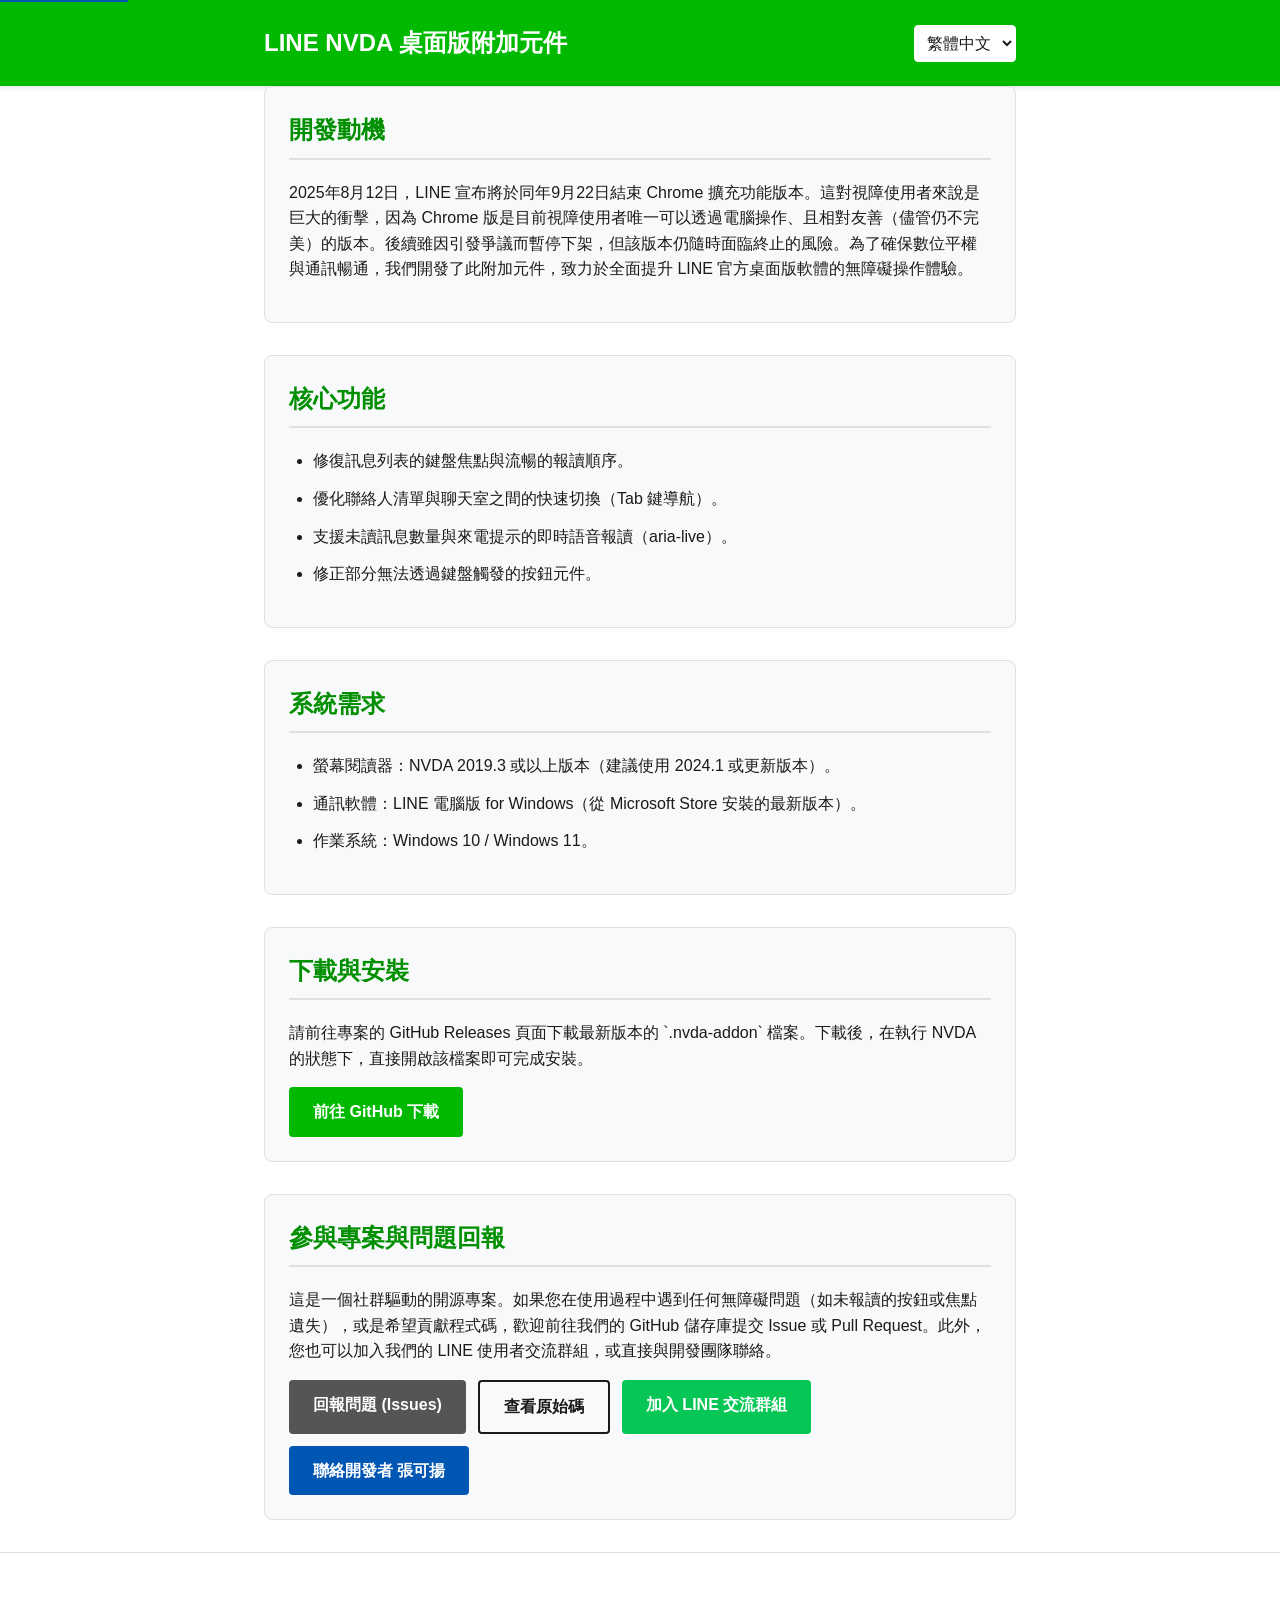
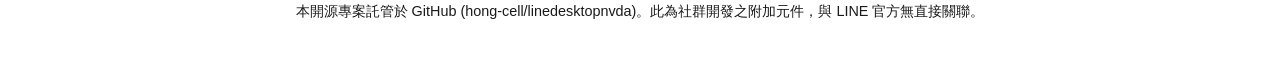
==== docs/index.html @ 6aca906d "Merge pull request #32 from keyang556/main 修正網頁" ====
<!DOCTYPE html>
<html lang="zh-TW" id="html-root">
<head>
    <meta charset="UTF-8">
    <meta name="viewport" content="width=device-width, initial-scale=1.0">
    <title>LINE Desktop NVDA Add-on</title>
    <link rel="stylesheet" href="style.css">
</head>
<body>
    <a href="#main-content" class="skip-link" id="skip-link">跳至主要內容</a>

    <header role="banner">
        <div class="container header-container">
            <h1 id="site-title">LINE NVDA 桌面版附加元件</h1>
            <nav aria-label="語言選擇 / Language Selection">
                <label for="lang-select" class="visually-hidden" id="lang-label">選擇語言</label>
                <select id="lang-select" aria-labelledby="lang-label">
                    <option value="zh-TW" selected>繁體中文</option>
                    <option value="en">English</option>
                    <option value="ja">日本語</option>
                    <option value="th">ภาษาไทย</option>
                </select>
            </nav>
        </div>
    </header>

    <main id="main-content" role="main" class="container" tabindex="-1">
        
        <section aria-labelledby="motivation-heading" class="card">
            <h2 id="motivation-heading">開發動機</h2>
            <p id="motivation-text">2025年8月12日，LINE 宣布將於同年9月22日結束 Chrome 擴充功能版本。這對視障使用者來說是巨大的衝擊，因為 Chrome 版是目前視障使用者唯一可以透過電腦操作、且相對友善（儘管仍不完美）的版本。後續雖因引發爭議而暫停下架，但該版本仍隨時面臨終止的風險。為了確保數位平權與通訊暢通，我們開發了此附加元件，致力於全面提升 LINE 官方桌面版軟體的無障礙操作體驗。</p>
        </section>

        <section aria-labelledby="features-heading" class="card">
            <h2 id="features-heading">核心功能</h2>
            <ul class="feature-list">
                <li id="feature-1">修復訊息列表的鍵盤焦點與流暢的報讀順序。</li>
                <li id="feature-2">優化聯絡人清單與聊天室之間的快速切換（Tab 鍵導航）。</li>
                <li id="feature-3">支援未讀訊息數量與來電提示的即時語音報讀（aria-live）。</li>
                <li id="feature-4">修正部分無法透過鍵盤觸發的按鈕元件。</li>
            </ul>
        </section>

        <section aria-labelledby="req-heading" class="card">
            <h2 id="req-heading">系統需求</h2>
            <ul class="feature-list">
                <li id="req-1">螢幕閱讀器：NVDA 2019.3 或以上版本（建議使用 2024.1 或更新版本）。</li>
                <li id="req-2">通訊軟體：LINE 電腦版 for Windows（從 Microsoft Store 安裝的最新版本）。</li>
                <li id="req-3">作業系統：Windows 10 / Windows 11。</li>
            </ul>
        </section>

        <section aria-labelledby="download-heading" class="card">
            <h2 id="download-heading">下載與安裝</h2>
            <p id="download-text">請前往專案的 GitHub Releases 頁面下載最新版本的 `.nvda-addon` 檔案。下載後，在執行 NVDA 的狀態下，直接開啟該檔案即可完成安裝。</p>
            <a href="https://github.com/hong-cell/linedesktopnvda/releases" class="button" id="download-btn" target="_blank" rel="noopener noreferrer">前往 GitHub 下載</a>
        </section>

        <section aria-labelledby="contribute-heading" class="card">
            <h2 id="contribute-heading">參與專案與問題回報</h2>
            <p id="contribute-text">這是一個社群驅動的開源專案。如果您在使用過程中遇到任何無障礙問題（如未報讀的按鈕或焦點遺失），或是希望貢獻程式碼，歡迎前往我們的 GitHub 儲存庫提交 Issue 或 Pull Request。此外，您也可以加入我們的 LINE 使用者交流群組，或直接與開發團隊聯絡。</p>
            
            <div class="button-group">
                <a href="https://github.com/hong-cell/linedesktopnvda/issues" class="button button-secondary" id="issue-btn" target="_blank" rel="noopener noreferrer">回報問題 (Issues)</a>
                <a href="https://github.com/hong-cell/linedesktopnvda" class="button button-outline" id="repo-btn" target="_blank" rel="noopener noreferrer">查看原始碼</a>
                <a href="https://line.me/R/ti/g/BKQ2dZtTjx" class="button button-line" id="line-group-btn" target="_blank" rel="noopener noreferrer">加入 LINE 交流群組</a>
                <a href="https://line.me/ti/p/3GigC88lAt" class="button button-contact" id="contact-btn" target="_blank" rel="noopener noreferrer">聯絡開發者 張可揚</a>
            </div>
        </section>

    </main>

    <footer role="contentinfo">
        <div class="container">
            <p id="footer-text">本開源專案託管於 GitHub (hong-cell/linedesktopnvda)。此為社群開發之附加元件，與 LINE 官方無直接關聯。</p>
        </div>
    </footer>

    <script src="main.js"></script>
</body>
</html>
---- docs/style.css ----
:root {
    --bg-color: #ffffff;
    --text-color: #1a1a1a;
    --primary-color: #00b900;
    --primary-dark: #008f00;
    --focus-color: #0056b3;
    --card-bg: #f8f9fa;
    --border-color: #e0e0e0;
    --contact-color: #0056b3;
    --contact-dark: #004494;
}

@media (prefers-color-scheme: dark) {
    :root {
        --bg-color: #121212;
        --text-color: #f1f1f1;
        --primary-color: #00d600;
        --primary-dark: #00b900;
        --card-bg: #1e1e1e;
        --border-color: #333333;
        --contact-color: #339af0;
        --contact-dark: #1c7ed6;
    }
}

* {
    box-sizing: border-box;
}

body {
    font-family: -apple-system, BlinkMacSystemFont, "Segoe UI", Roboto, Helvetica, Arial, sans-serif;
    background-color: var(--bg-color);
    color: var(--text-color);
    line-height: 1.6;
    margin: 0;
    padding: 0;
    font-size: 1rem;
}

.skip-link {
    position: absolute;
    top: -40px;
    left: 0;
    background: var(--focus-color);
    color: white;
    padding: 8px 16px;
    z-index: 100;
    font-weight: bold;
    text-decoration: none;
    transition: top 0.2s ease-in-out;
}

.skip-link:focus {
    top: 0;
}

.visually-hidden {
    position: absolute;
    width: 1px;
    height: 1px;
    padding: 0;
    margin: -1px;
    overflow: hidden;
    clip: rect(0, 0, 0, 0);
    border: 0;
}

.container {
    max-width: 800px;
    margin: 0 auto;
    padding: 0 1.5rem;
}

header {
    background-color: var(--primary-color);
    color: #ffffff;
    padding: 1.5rem 0;
    box-shadow: 0 2px 4px rgba(0,0,0,0.1);
}

.header-container {
    display: flex;
    justify-content: space-between;
    align-items: center;
    flex-wrap: wrap;
    gap: 1rem;
}

h1 {
    margin: 0;
    font-size: 1.5rem;
}

h2 {
    color: var(--primary-dark);
    border-bottom: 2px solid var(--border-color);
    padding-bottom: 0.5rem;
    margin-top: 0;
}

select {
    padding: 0.5rem;
    font-size: 1rem;
    border-radius: 4px;
    border: 1px solid #ffffff;
    background-color: var(--bg-color);
    color: var(--text-color);
}

main {
    padding: 2rem 0;
}

main:focus {
    outline: none;
}

.card {
    background-color: var(--card-bg);
    border: 1px solid var(--border-color);
    border-radius: 8px;
    padding: 1.5rem;
    margin-bottom: 2rem;
}

.feature-list {
    padding-left: 1.5rem;
}

.feature-list li {
    margin-bottom: 0.75rem;
}

.button-group {
    display: flex;
    flex-wrap: wrap;
    gap: 0.75rem;
    margin-top: 1rem;
}

.button {
    display: inline-block;
    background-color: var(--primary-color);
    color: #ffffff !important;
    text-decoration: none;
    padding: 0.75rem 1.5rem;
    border-radius: 4px;
    font-weight: bold;
    transition: background-color 0.2s, color 0.2s;
}

.button:hover {
    background-color: var(--primary-dark);
}

.button-secondary {
    background-color: #555555;
}
.button-secondary:hover {
    background-color: #333333;
}

.button-outline {
    background-color: transparent;
    border: 2px solid var(--text-color);
    color: var(--text-color) !important;
}
.button-outline:hover {
    background-color: var(--text-color);
    color: var(--bg-color) !important;
}

.button-line {
    background-color: #06c755;
    color: #ffffff !important;
}
.button-line:hover {
    background-color: #05a044;
}

.button-contact {
    background-color: var(--contact-color);
    color: #ffffff !important;
}
.button-contact:hover {
    background-color: var(--contact-dark);
}

*:focus-visible {
    outline: 3px solid var(--focus-color);
    outline-offset: 3px;
}

footer {
    text-align: center;
    padding: 2rem 0;
    font-size: 0.9rem;
    border-top: 1px solid var(--border-color);
    margin-top: 2rem;
}
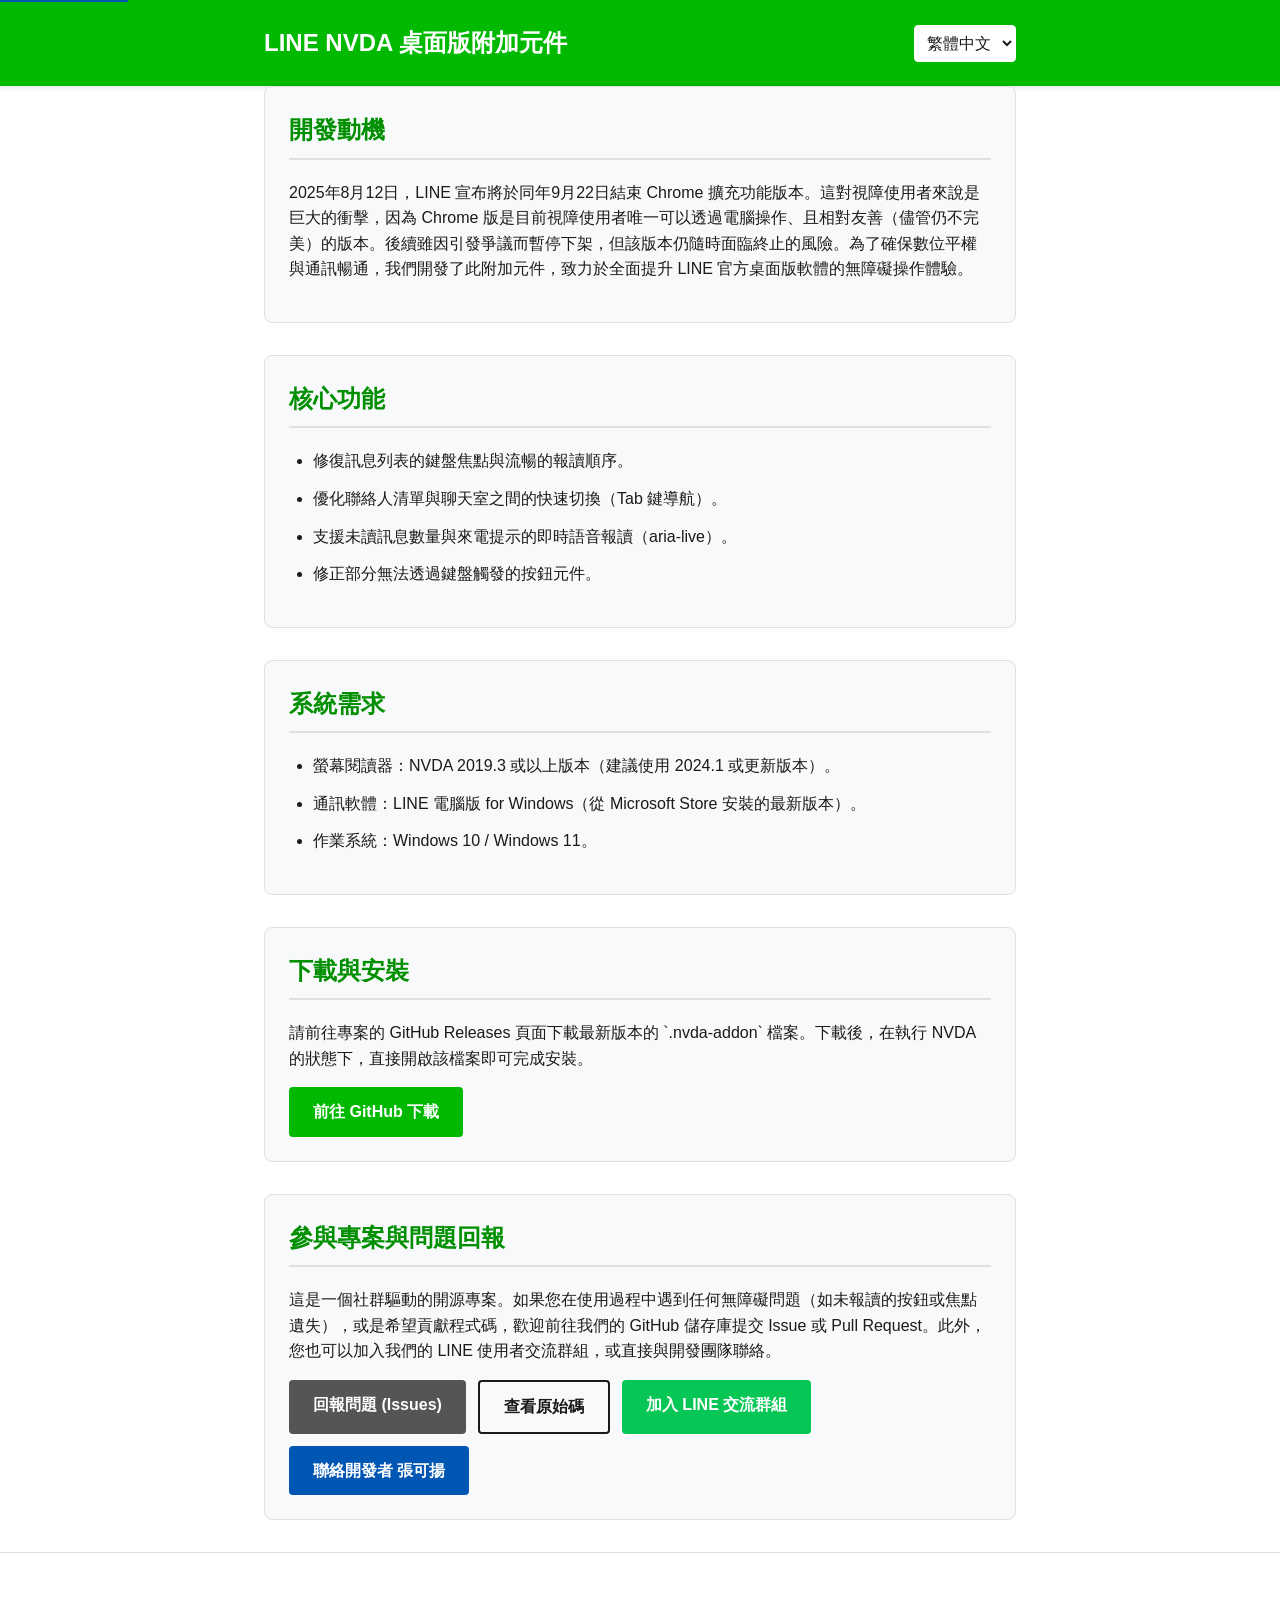
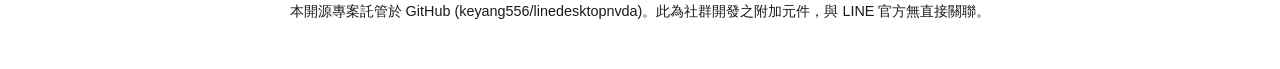
==== commit 156f20d8: "Merge pull request #35 from keyang556/dev Dev" ====
--- a/docs/index.html
+++ b/docs/index.html
@@ -53,7 +53,7 @@
         <section aria-labelledby="download-heading" class="card">
             <h2 id="download-heading">下載與安裝</h2>
             <p id="download-text">請前往專案的 GitHub Releases 頁面下載最新版本的 `.nvda-addon` 檔案。下載後，在執行 NVDA 的狀態下，直接開啟該檔案即可完成安裝。</p>
-            <a href="https://github.com/hong-cell/linedesktopnvda/releases" class="button" id="download-btn" target="_blank" rel="noopener noreferrer">前往 GitHub 下載</a>
+            <a href="https://github.com/keyang556/linedesktopnvda/releases" class="button" id="download-btn" target="_blank" rel="noopener noreferrer">前往 GitHub 下載</a>
         </section>
 
         <section aria-labelledby="contribute-heading" class="card">
@@ -61,8 +61,8 @@
             <p id="contribute-text">這是一個社群驅動的開源專案。如果您在使用過程中遇到任何無障礙問題（如未報讀的按鈕或焦點遺失），或是希望貢獻程式碼，歡迎前往我們的 GitHub 儲存庫提交 Issue 或 Pull Request。此外，您也可以加入我們的 LINE 使用者交流群組，或直接與開發團隊聯絡。</p>
             
             <div class="button-group">
-                <a href="https://github.com/hong-cell/linedesktopnvda/issues" class="button button-secondary" id="issue-btn" target="_blank" rel="noopener noreferrer">回報問題 (Issues)</a>
-                <a href="https://github.com/hong-cell/linedesktopnvda" class="button button-outline" id="repo-btn" target="_blank" rel="noopener noreferrer">查看原始碼</a>
+                <a href="https://github.com/keyang556/linedesktopnvda/issues" class="button button-secondary" id="issue-btn" target="_blank" rel="noopener noreferrer">回報問題 (Issues)</a>
+                <a href="https://github.com/keyang556/linedesktopnvda" class="button button-outline" id="repo-btn" target="_blank" rel="noopener noreferrer">查看原始碼</a>
                 <a href="https://line.me/R/ti/g/BKQ2dZtTjx" class="button button-line" id="line-group-btn" target="_blank" rel="noopener noreferrer">加入 LINE 交流群組</a>
                 <a href="https://line.me/ti/p/3GigC88lAt" class="button button-contact" id="contact-btn" target="_blank" rel="noopener noreferrer">聯絡開發者 張可揚</a>
             </div>
@@ -72,7 +72,7 @@
 
     <footer role="contentinfo">
         <div class="container">
-            <p id="footer-text">本開源專案託管於 GitHub (hong-cell/linedesktopnvda)。此為社群開發之附加元件，與 LINE 官方無直接關聯。</p>
+            <p id="footer-text">本開源專案託管於 GitHub (keyang556/linedesktopnvda)。此為社群開發之附加元件，與 LINE 官方無直接關聯。</p>
         </div>
     </footer>
 
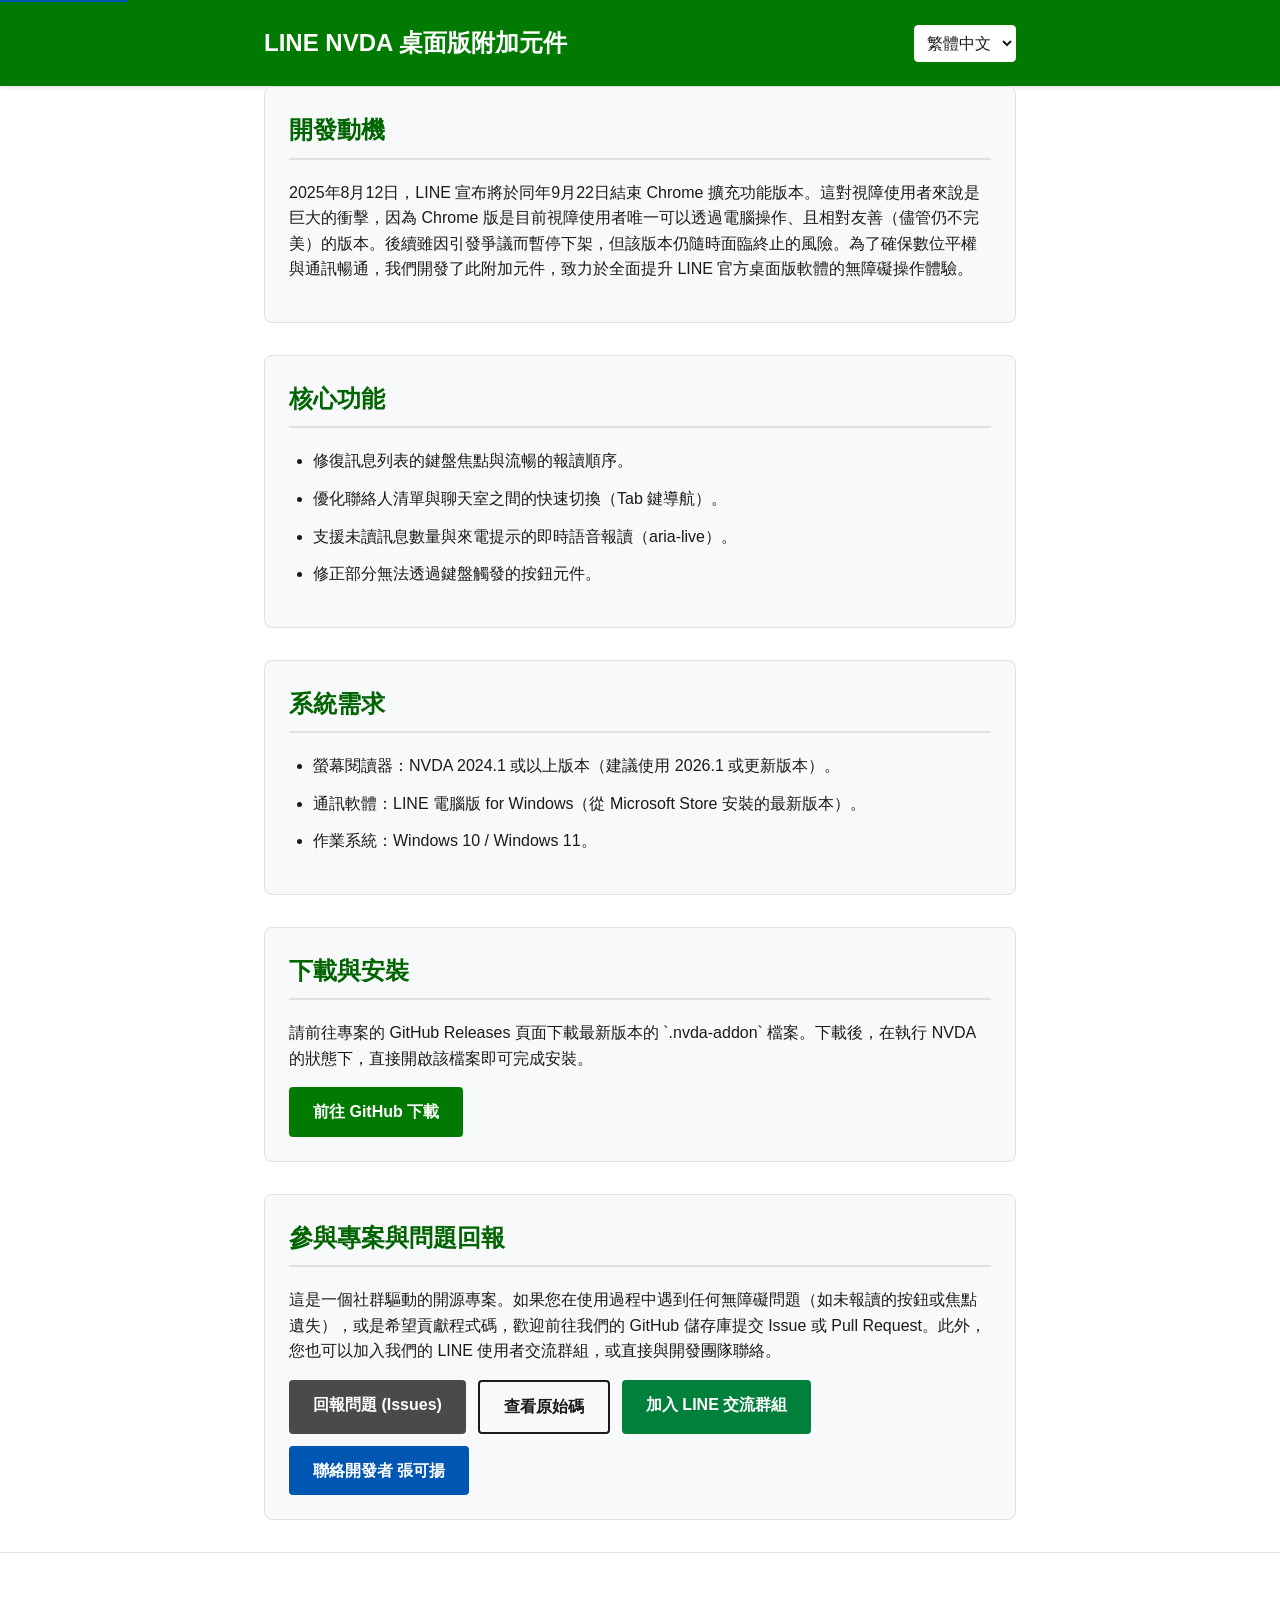
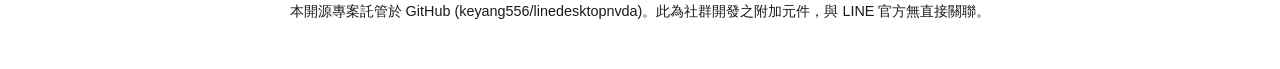
==== commit 2200d123: "fix markdown typo and website" ====
--- a/docs/index.html
+++ b/docs/index.html
@@ -44,7 +44,7 @@
         <section aria-labelledby="req-heading" class="card">
             <h2 id="req-heading">系統需求</h2>
             <ul class="feature-list">
-                <li id="req-1">螢幕閱讀器：NVDA 2019.3 或以上版本（建議使用 2024.1 或更新版本）。</li>
+                <li id="req-1">螢幕閱讀器：NVDA 2024.1 或以上版本（建議使用 2026.1 或更新版本）。</li>
                 <li id="req-2">通訊軟體：LINE 電腦版 for Windows（從 Microsoft Store 安裝的最新版本）。</li>
                 <li id="req-3">作業系統：Windows 10 / Windows 11。</li>
             </ul>
--- a/docs/style.css
+++ b/docs/style.css
@@ -1,25 +1,38 @@
 :root {
     --bg-color: #ffffff;
     --text-color: #1a1a1a;
-    --primary-color: #00b900;
-    --primary-dark: #008f00;
-    --focus-color: #0056b3;
+    /* Greens deepened so white text meets WCAG AA (>=4.5:1); LINE brand green is too light for white text. */
+    --primary-color: #007a00;
+    --primary-dark: #006400;
+    --heading-color: #006400;
+    --focus-color: #0056b3;   /* skip-link background (white text sits on it) */
+    --focus-ring: #0056b3;    /* focus outline (needs >=3:1 vs page) */
     --card-bg: #f8f9fa;
     --border-color: #e0e0e0;
     --contact-color: #0056b3;
     --contact-dark: #004494;
+    --line-color: #00803a;
+    --line-dark: #006e31;
+    --secondary-color: #4a4a4a;
+    --secondary-dark: #333333;
 }
 
 @media (prefers-color-scheme: dark) {
     :root {
         --bg-color: #121212;
         --text-color: #f1f1f1;
-        --primary-color: #00d600;
-        --primary-dark: #00b900;
+        /* Header/button fills with white text: kept dark enough for >=4.5:1. */
+        --primary-color: #008a00;
+        --primary-dark: #007000;
+        /* Heading text sits ON the dark card, so it can be a bright green. */
+        --heading-color: #2bd451;
+        --focus-ring: #4dabf7;    /* bright outline for >=3:1 vs dark page */
         --card-bg: #1e1e1e;
         --border-color: #333333;
-        --contact-color: #339af0;
-        --contact-dark: #1c7ed6;
+        --contact-color: #1971c2;
+        --contact-dark: #155a96;
+        --secondary-color: #6a6a6a;
+        --secondary-dark: #757575;
     }
 }
 
@@ -92,7 +105,7 @@
 }
 
 h2 {
-    color: var(--primary-dark);
+    color: var(--heading-color);
     border-bottom: 2px solid var(--border-color);
     padding-bottom: 0.5rem;
     margin-top: 0;
@@ -154,10 +167,10 @@
 }
 
 .button-secondary {
-    background-color: #555555;
+    background-color: var(--secondary-color);
 }
 .button-secondary:hover {
-    background-color: #333333;
+    background-color: var(--secondary-dark);
 }
 
 .button-outline {
@@ -171,11 +184,11 @@
 }
 
 .button-line {
-    background-color: #06c755;
+    background-color: var(--line-color);
     color: #ffffff !important;
 }
 .button-line:hover {
-    background-color: #05a044;
+    background-color: var(--line-dark);
 }
 
 .button-contact {
@@ -187,7 +200,7 @@
 }
 
 *:focus-visible {
-    outline: 3px solid var(--focus-color);
+    outline: 3px solid var(--focus-ring);
     outline-offset: 3px;
 }
 
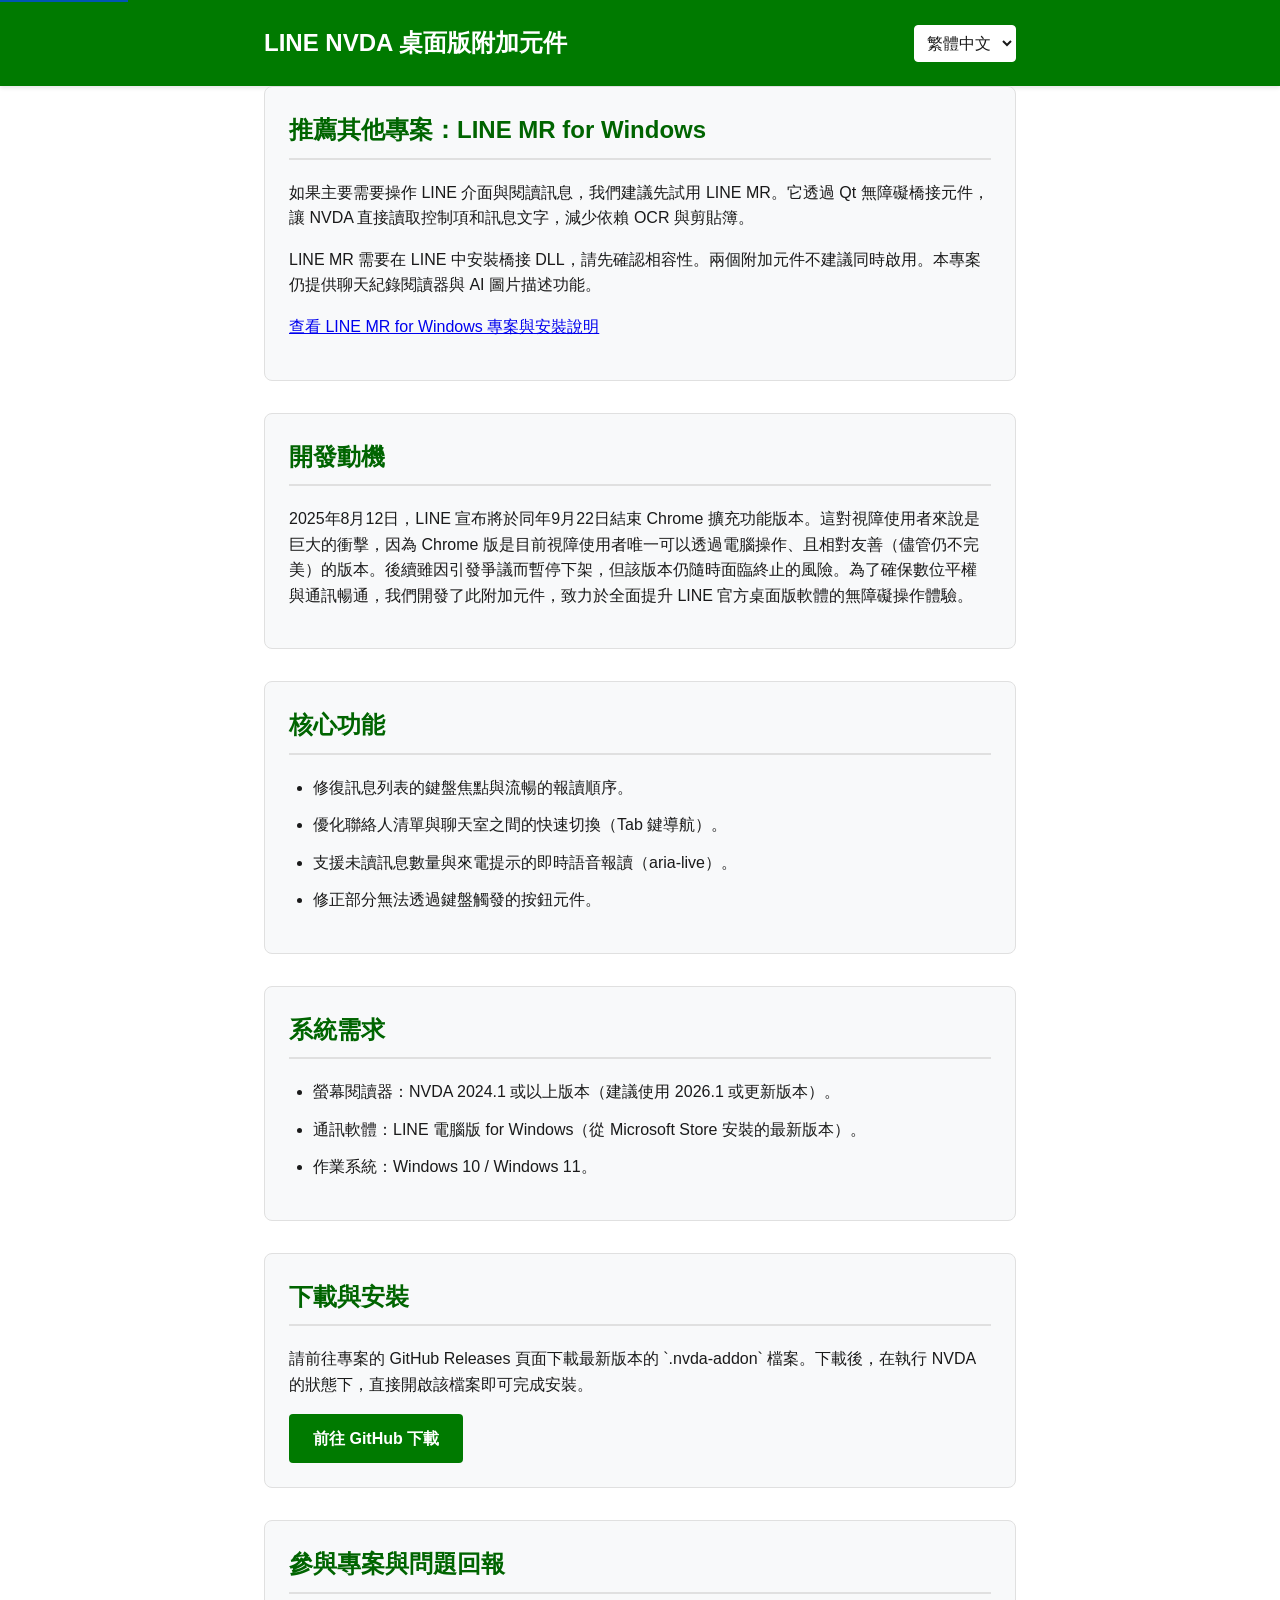
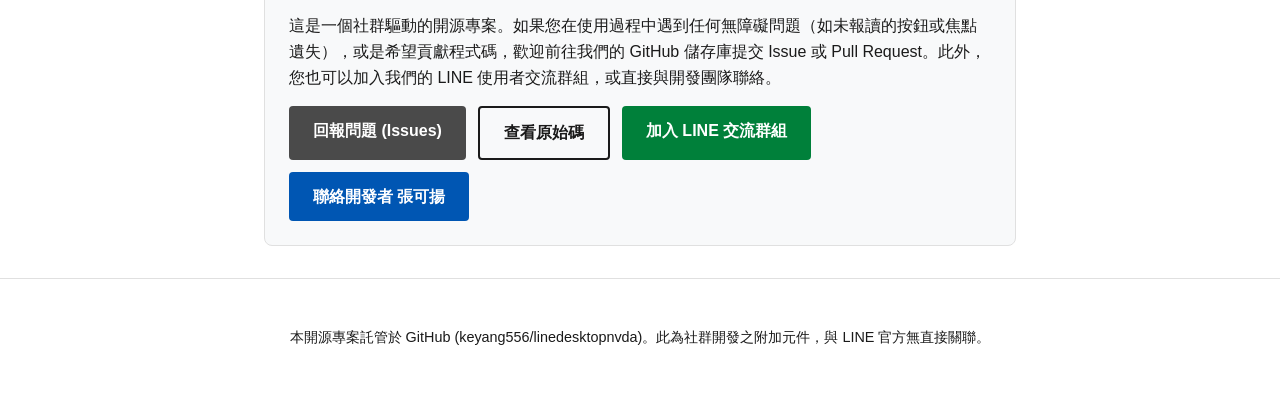
==== commit c559c6da: "docs: recommend LINE MR across README translations and website" ====
--- a/docs/index.html
+++ b/docs/index.html
@@ -26,7 +26,14 @@
 
     <main id="main-content" role="main" class="container" tabindex="-1">
         
-        <section aria-labelledby="motivation-heading" class="card">
+                <section aria-labelledby="alternative-heading" class="card">
+            <h2 id="alternative-heading">推薦其他專案：LINE MR for Windows</h2>
+            <p id="alternative-text">如果主要需要操作 LINE 介面與閱讀訊息，我們建議先試用 LINE MR。它透過 Qt 無障礙橋接元件，讓 NVDA 直接讀取控制項和訊息文字，減少依賴 OCR 與剪貼簿。</p>
+            <p id="alternative-note">LINE MR 需要在 LINE 中安裝橋接 DLL，請先確認相容性。兩個附加元件不建議同時啟用。本專案仍提供聊天紀錄閱讀器與 AI 圖片描述功能。</p>
+            <p><a id="alternative-link" href="https://github.com/Peetchy/line-mr-for-win">查看 LINE MR for Windows 專案與安裝說明</a></p>
+        </section>
+
+<section aria-labelledby="motivation-heading" class="card">
             <h2 id="motivation-heading">開發動機</h2>
             <p id="motivation-text">2025年8月12日，LINE 宣布將於同年9月22日結束 Chrome 擴充功能版本。這對視障使用者來說是巨大的衝擊，因為 Chrome 版是目前視障使用者唯一可以透過電腦操作、且相對友善（儘管仍不完美）的版本。後續雖因引發爭議而暫停下架，但該版本仍隨時面臨終止的風險。為了確保數位平權與通訊暢通，我們開發了此附加元件，致力於全面提升 LINE 官方桌面版軟體的無障礙操作體驗。</p>
         </section>
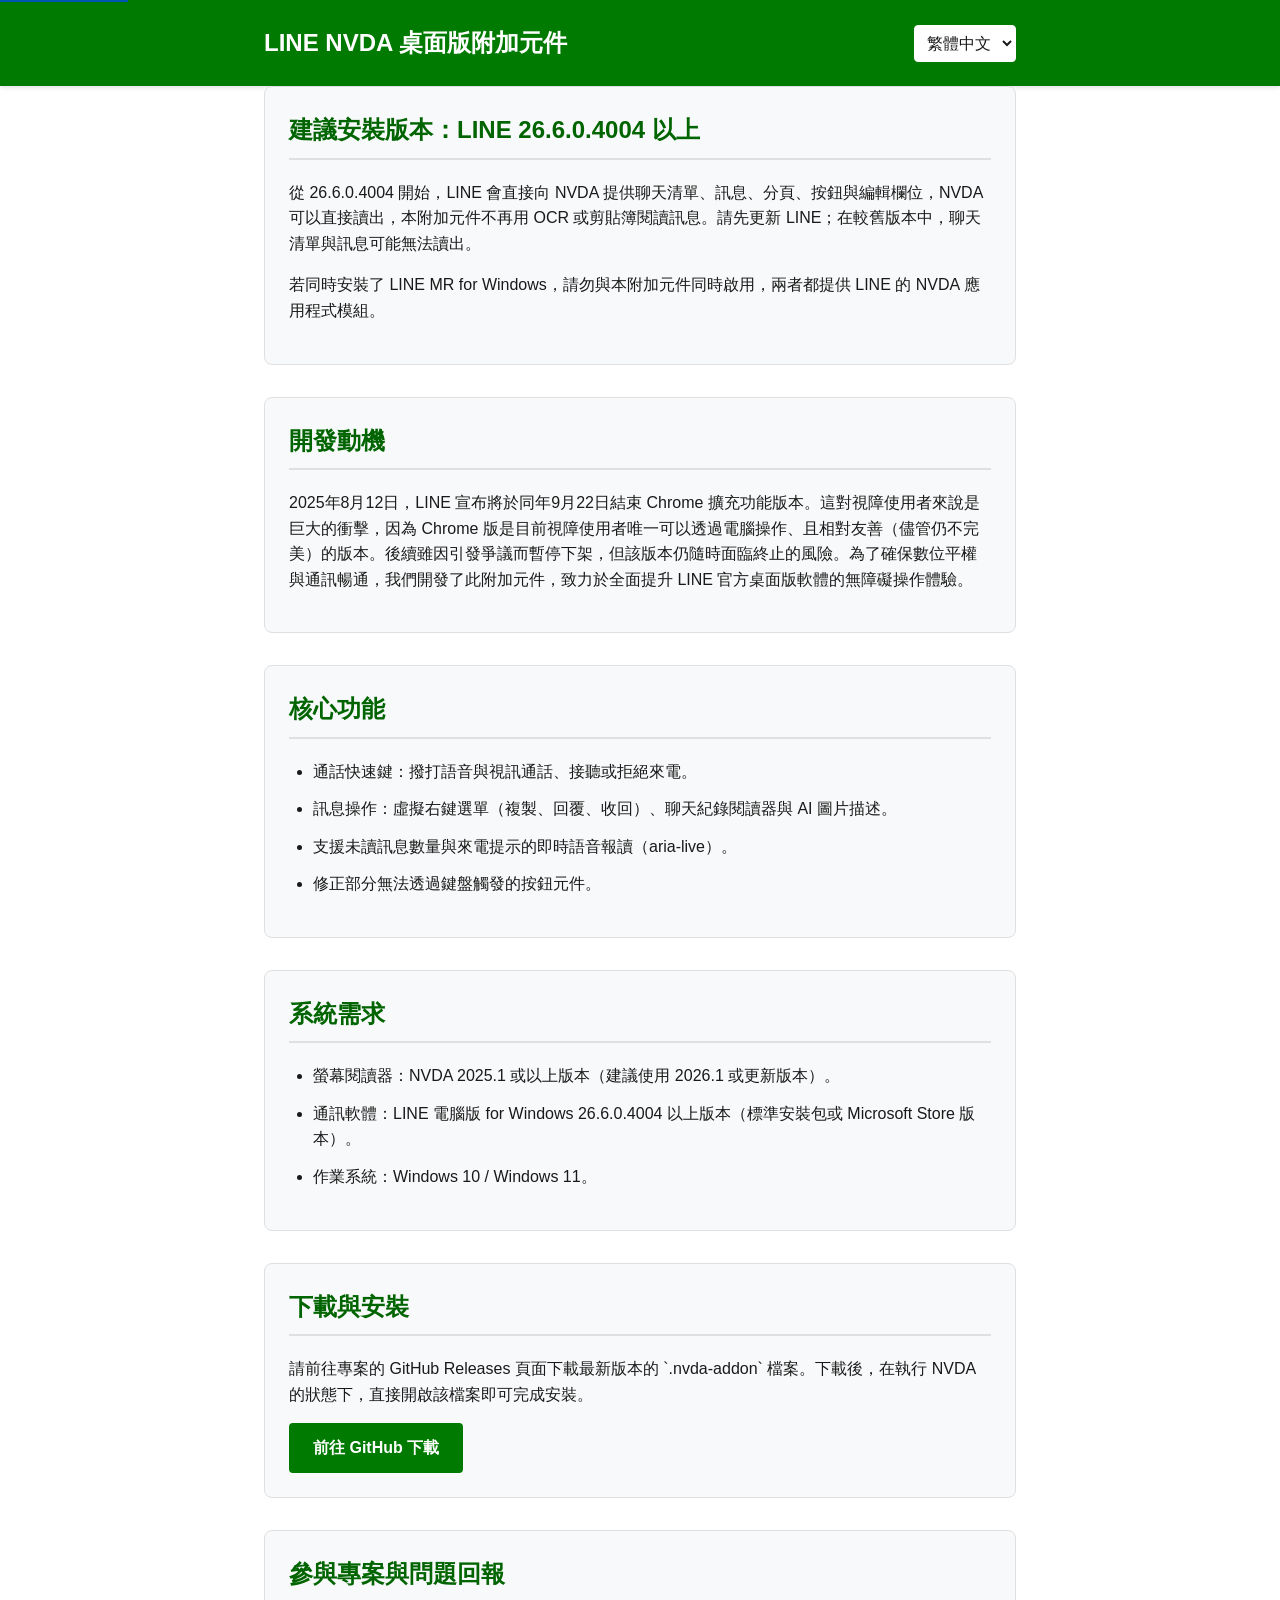
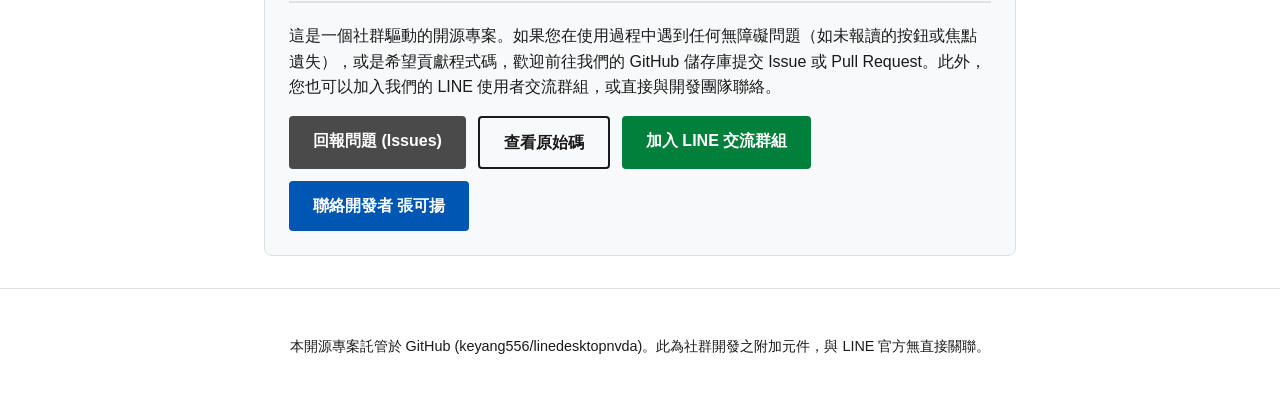
==== commit 61bb6599: "Phase-1 debt reduction: rely on LINE 26.6.0.4004 native UIA for reading LINE for Windows 26.6.0.4004" ====
--- a/docs/index.html
+++ b/docs/index.html
@@ -26,13 +26,12 @@
 
     <main id="main-content" role="main" class="container" tabindex="-1">
         
-                <section aria-labelledby="alternative-heading" class="card">
-            <h2 id="alternative-heading">推薦其他專案：LINE MR for Windows</h2>
-            <p id="alternative-text">如果主要需要操作 LINE 介面與閱讀訊息，我們建議先試用 LINE MR。它透過 Qt 無障礙橋接元件，讓 NVDA 直接讀取控制項和訊息文字，減少依賴 OCR 與剪貼簿。</p>
-            <p id="alternative-note">LINE MR 需要在 LINE 中安裝橋接 DLL，請先確認相容性。兩個附加元件不建議同時啟用。本專案仍提供聊天紀錄閱讀器與 AI 圖片描述功能。</p>
-            <p><a id="alternative-link" href="https://github.com/Peetchy/line-mr-for-win">查看 LINE MR for Windows 專案與安裝說明</a></p>
-        </section>
-
+                <section aria-labelledby="version-heading" class="card">
+            <h2 id="version-heading">建議安裝版本：LINE 26.6.0.4004 以上</h2>
+            <p id="version-text">從 26.6.0.4004 開始，LINE 會直接向 NVDA 提供聊天清單、訊息、分頁、按鈕與編輯欄位，NVDA 可以直接讀出，本附加元件不再用 OCR 或剪貼簿閱讀訊息。請先更新 LINE；在較舊版本中，聊天清單與訊息可能無法讀出。</p>
+            <p id="version-note">若同時安裝了 LINE MR for Windows，請勿與本附加元件同時啟用，兩者都提供 LINE 的 NVDA 應用程式模組。</p>
+        </section>
+
 <section aria-labelledby="motivation-heading" class="card">
             <h2 id="motivation-heading">開發動機</h2>
             <p id="motivation-text">2025年8月12日，LINE 宣布將於同年9月22日結束 Chrome 擴充功能版本。這對視障使用者來說是巨大的衝擊，因為 Chrome 版是目前視障使用者唯一可以透過電腦操作、且相對友善（儘管仍不完美）的版本。後續雖因引發爭議而暫停下架，但該版本仍隨時面臨終止的風險。為了確保數位平權與通訊暢通，我們開發了此附加元件，致力於全面提升 LINE 官方桌面版軟體的無障礙操作體驗。</p>
@@ -41,8 +40,8 @@
         <section aria-labelledby="features-heading" class="card">
             <h2 id="features-heading">核心功能</h2>
             <ul class="feature-list">
-                <li id="feature-1">修復訊息列表的鍵盤焦點與流暢的報讀順序。</li>
-                <li id="feature-2">優化聯絡人清單與聊天室之間的快速切換（Tab 鍵導航）。</li>
+                <li id="feature-1">通話快速鍵：撥打語音與視訊通話、接聽或拒絕來電。</li>
+                <li id="feature-2">訊息操作：虛擬右鍵選單（複製、回覆、收回）、聊天紀錄閱讀器與 AI 圖片描述。</li>
                 <li id="feature-3">支援未讀訊息數量與來電提示的即時語音報讀（aria-live）。</li>
                 <li id="feature-4">修正部分無法透過鍵盤觸發的按鈕元件。</li>
             </ul>
@@ -51,8 +50,8 @@
         <section aria-labelledby="req-heading" class="card">
             <h2 id="req-heading">系統需求</h2>
             <ul class="feature-list">
-                <li id="req-1">螢幕閱讀器：NVDA 2024.1 或以上版本（建議使用 2026.1 或更新版本）。</li>
-                <li id="req-2">通訊軟體：LINE 電腦版 for Windows（從 Microsoft Store 安裝的最新版本）。</li>
+                <li id="req-1">螢幕閱讀器：NVDA 2025.1 或以上版本（建議使用 2026.1 或更新版本）。</li>
+                <li id="req-2">通訊軟體：LINE 電腦版 for Windows 26.6.0.4004 以上版本（標準安裝包或 Microsoft Store 版本）。</li>
                 <li id="req-3">作業系統：Windows 10 / Windows 11。</li>
             </ul>
         </section>
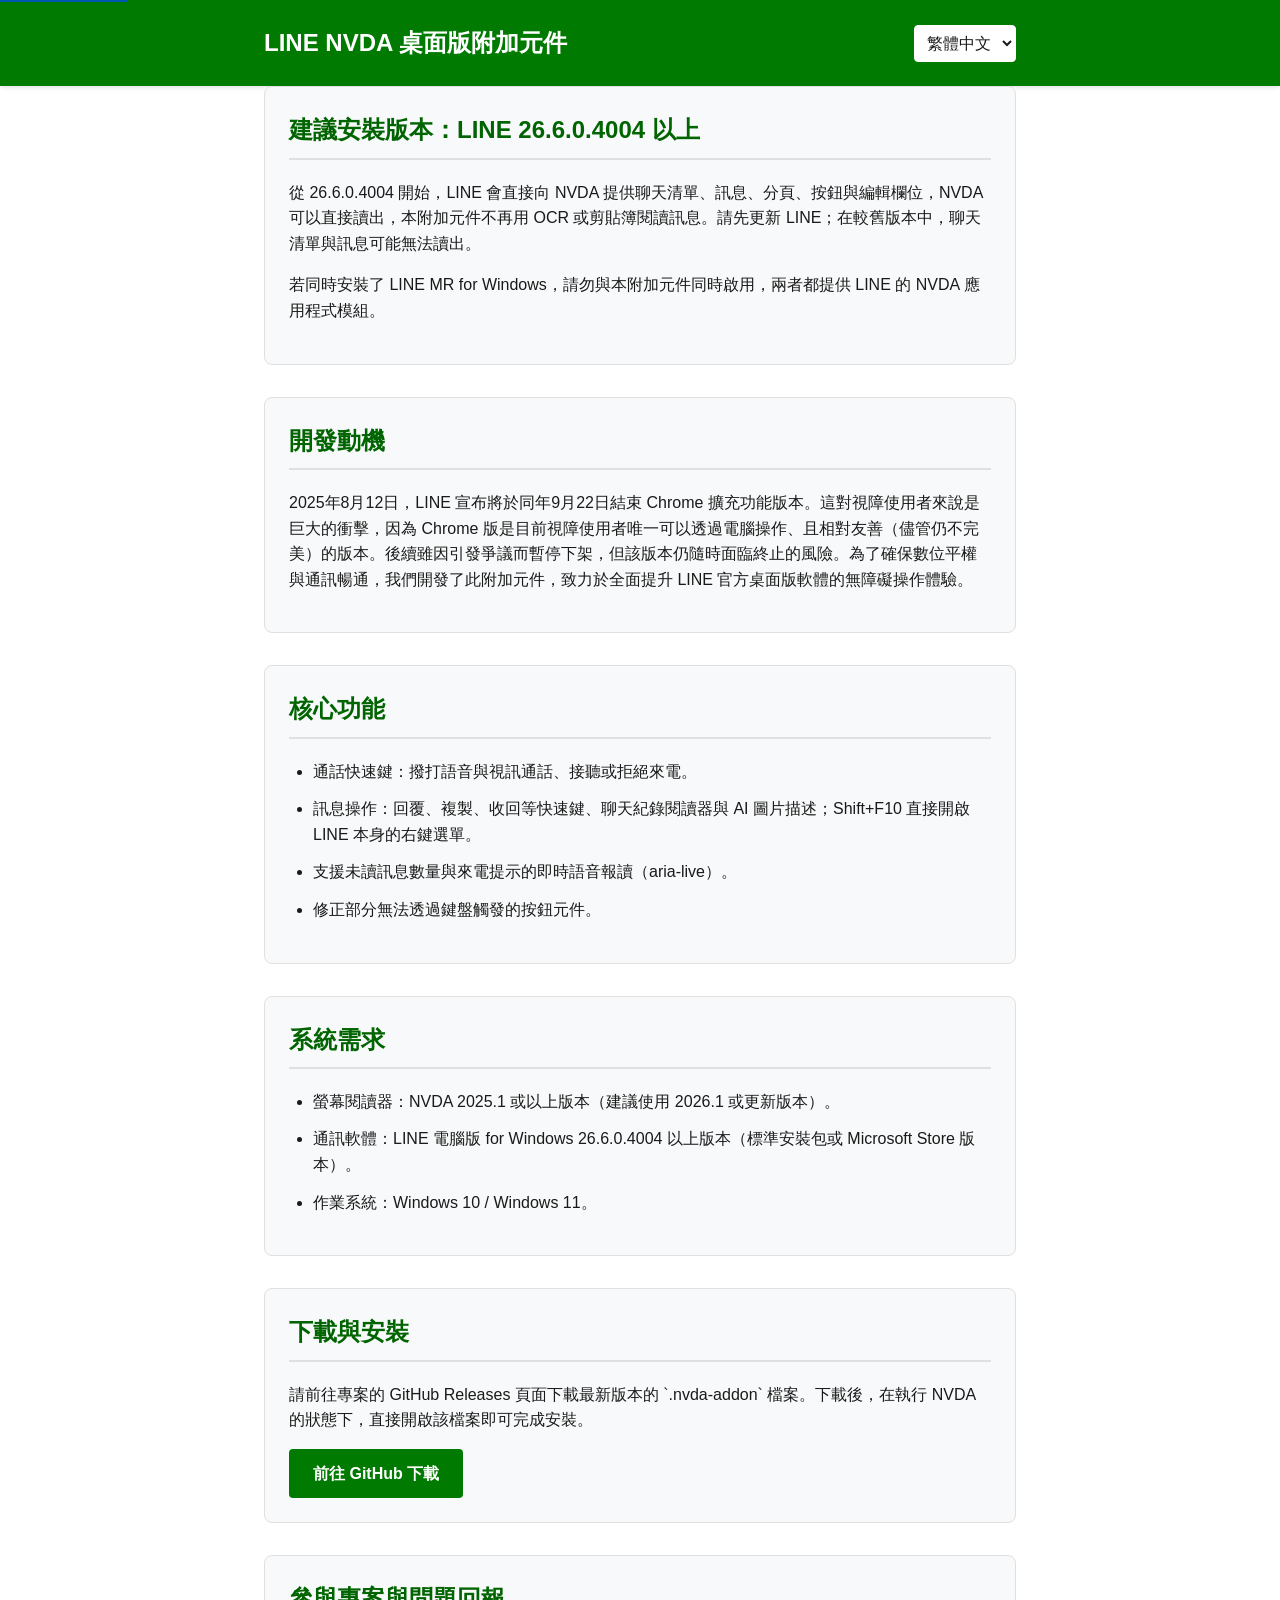
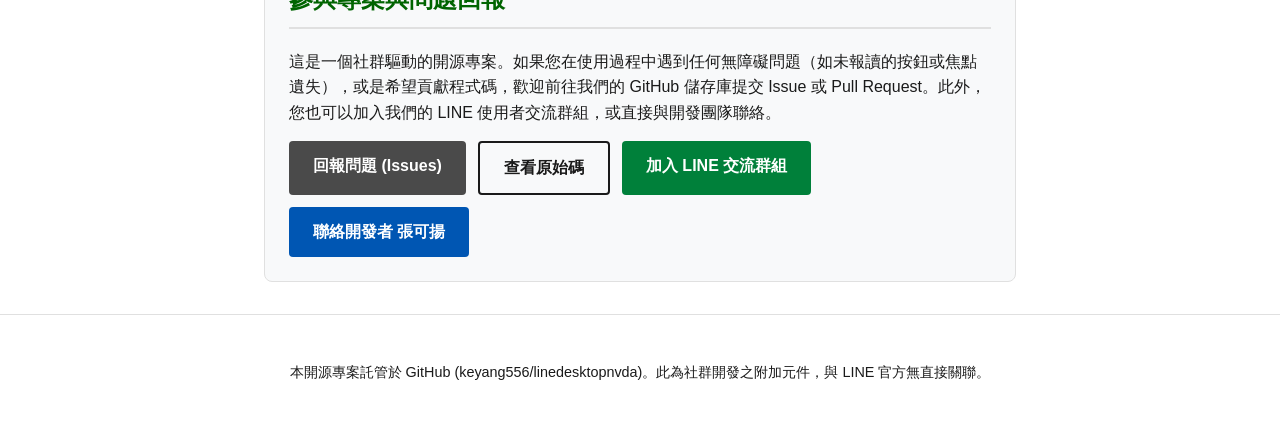
==== commit 39baa4d3: "Phase-2 simplification: use LINE 26.6.0.4004's own menus and dialogs An NVDA log of LINE 26.6.0.4004" ====
--- a/docs/index.html
+++ b/docs/index.html
@@ -41,7 +41,7 @@
             <h2 id="features-heading">核心功能</h2>
             <ul class="feature-list">
                 <li id="feature-1">通話快速鍵：撥打語音與視訊通話、接聽或拒絕來電。</li>
-                <li id="feature-2">訊息操作：虛擬右鍵選單（複製、回覆、收回）、聊天紀錄閱讀器與 AI 圖片描述。</li>
+                <li id="feature-2">訊息操作：回覆、複製、收回等快速鍵、聊天紀錄閱讀器與 AI 圖片描述；Shift+F10 直接開啟 LINE 本身的右鍵選單。</li>
                 <li id="feature-3">支援未讀訊息數量與來電提示的即時語音報讀（aria-live）。</li>
                 <li id="feature-4">修正部分無法透過鍵盤觸發的按鈕元件。</li>
             </ul>
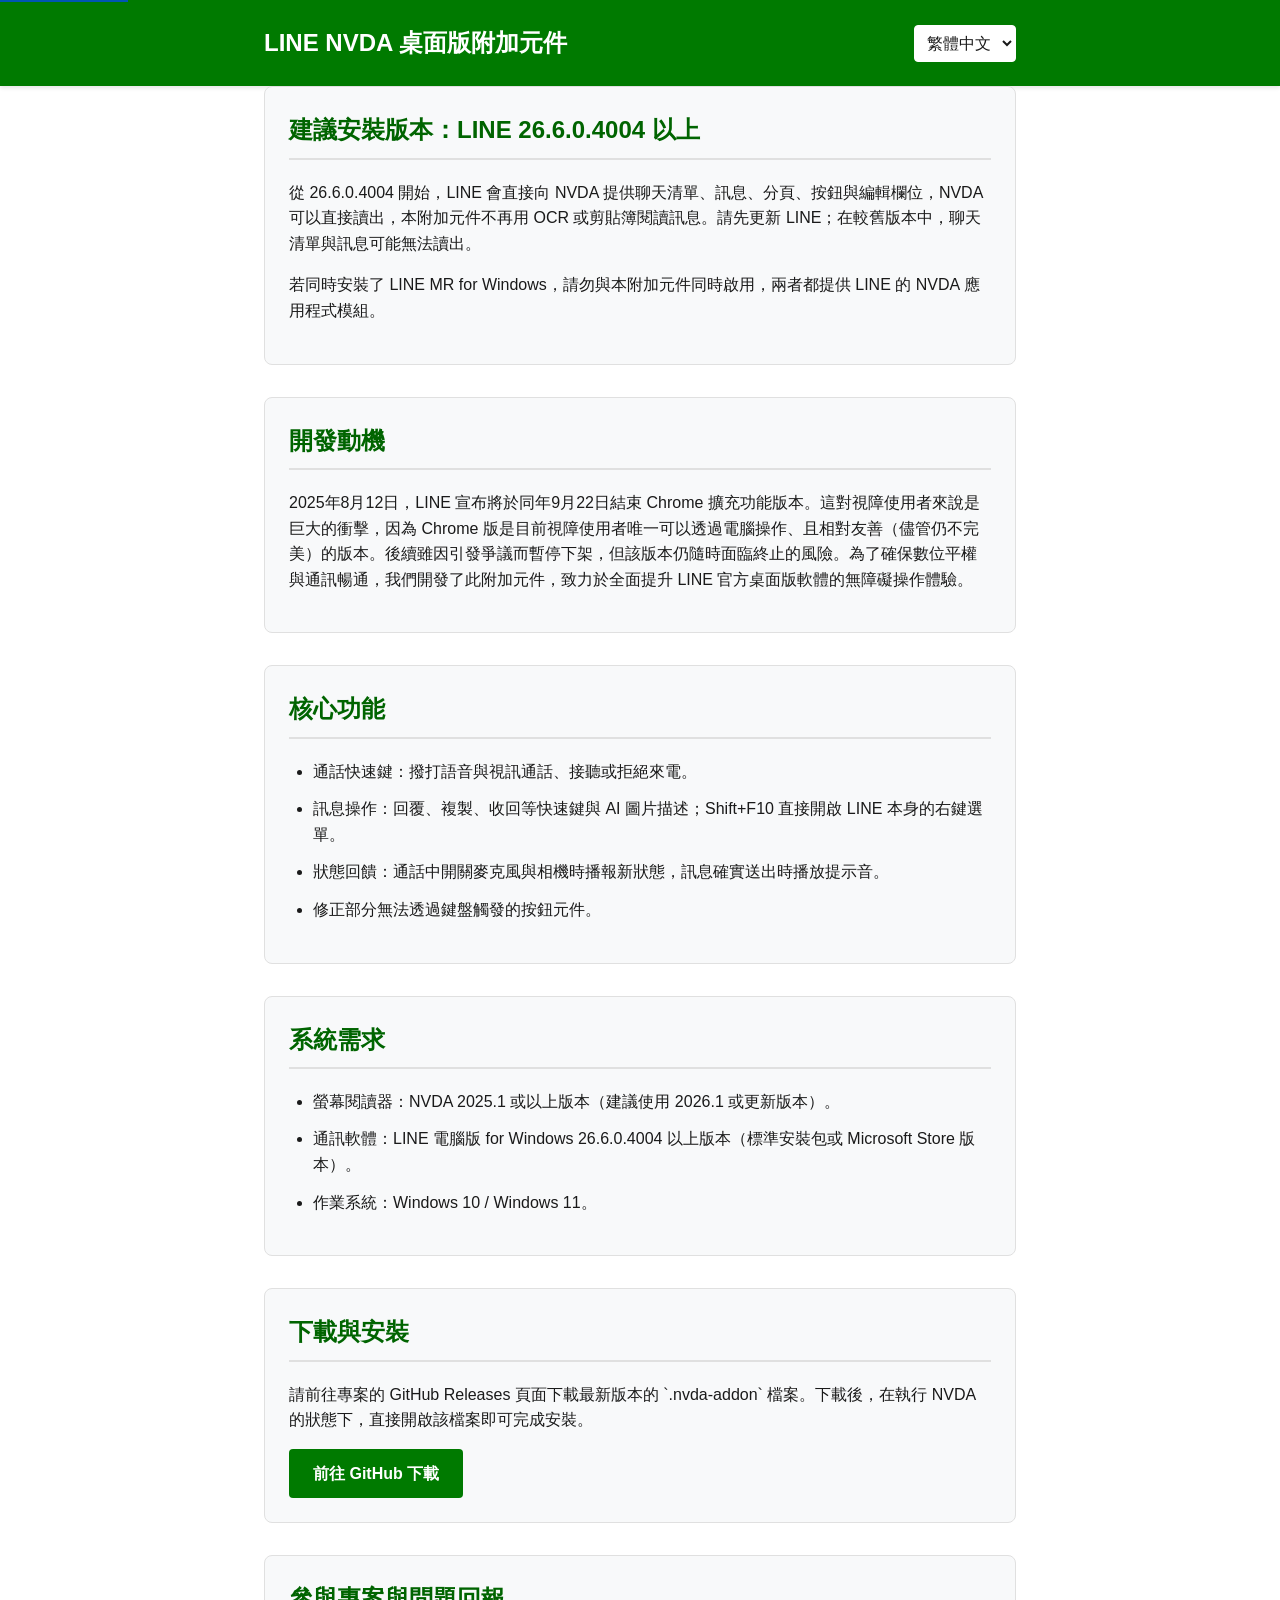
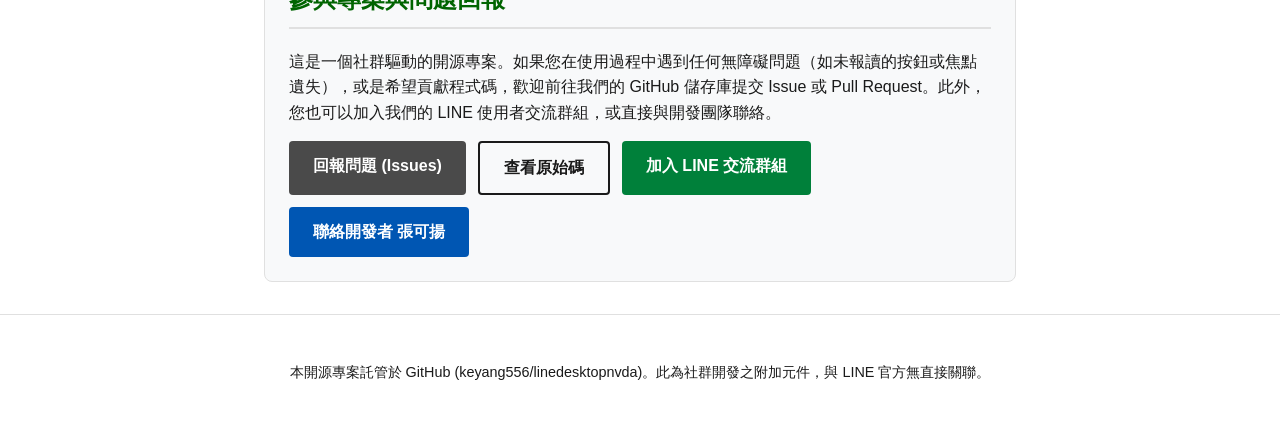
==== commit a2e576ac: "Remove Ollama, the message reader and QT_ACCESSIBILITY; NVDA+Alt+V opens version info Ollama Cloud i" ====
--- a/docs/index.html
+++ b/docs/index.html
@@ -41,8 +41,8 @@
             <h2 id="features-heading">核心功能</h2>
             <ul class="feature-list">
                 <li id="feature-1">通話快速鍵：撥打語音與視訊通話、接聽或拒絕來電。</li>
-                <li id="feature-2">訊息操作：回覆、複製、收回等快速鍵、聊天紀錄閱讀器與 AI 圖片描述；Shift+F10 直接開啟 LINE 本身的右鍵選單。</li>
-                <li id="feature-3">支援未讀訊息數量與來電提示的即時語音報讀（aria-live）。</li>
+                <li id="feature-2">訊息操作：回覆、複製、收回等快速鍵與 AI 圖片描述；Shift+F10 直接開啟 LINE 本身的右鍵選單。</li>
+                <li id="feature-3">狀態回饋：通話中開關麥克風與相機時播報新狀態，訊息確實送出時播放提示音。</li>
                 <li id="feature-4">修正部分無法透過鍵盤觸發的按鈕元件。</li>
             </ul>
         </section>
